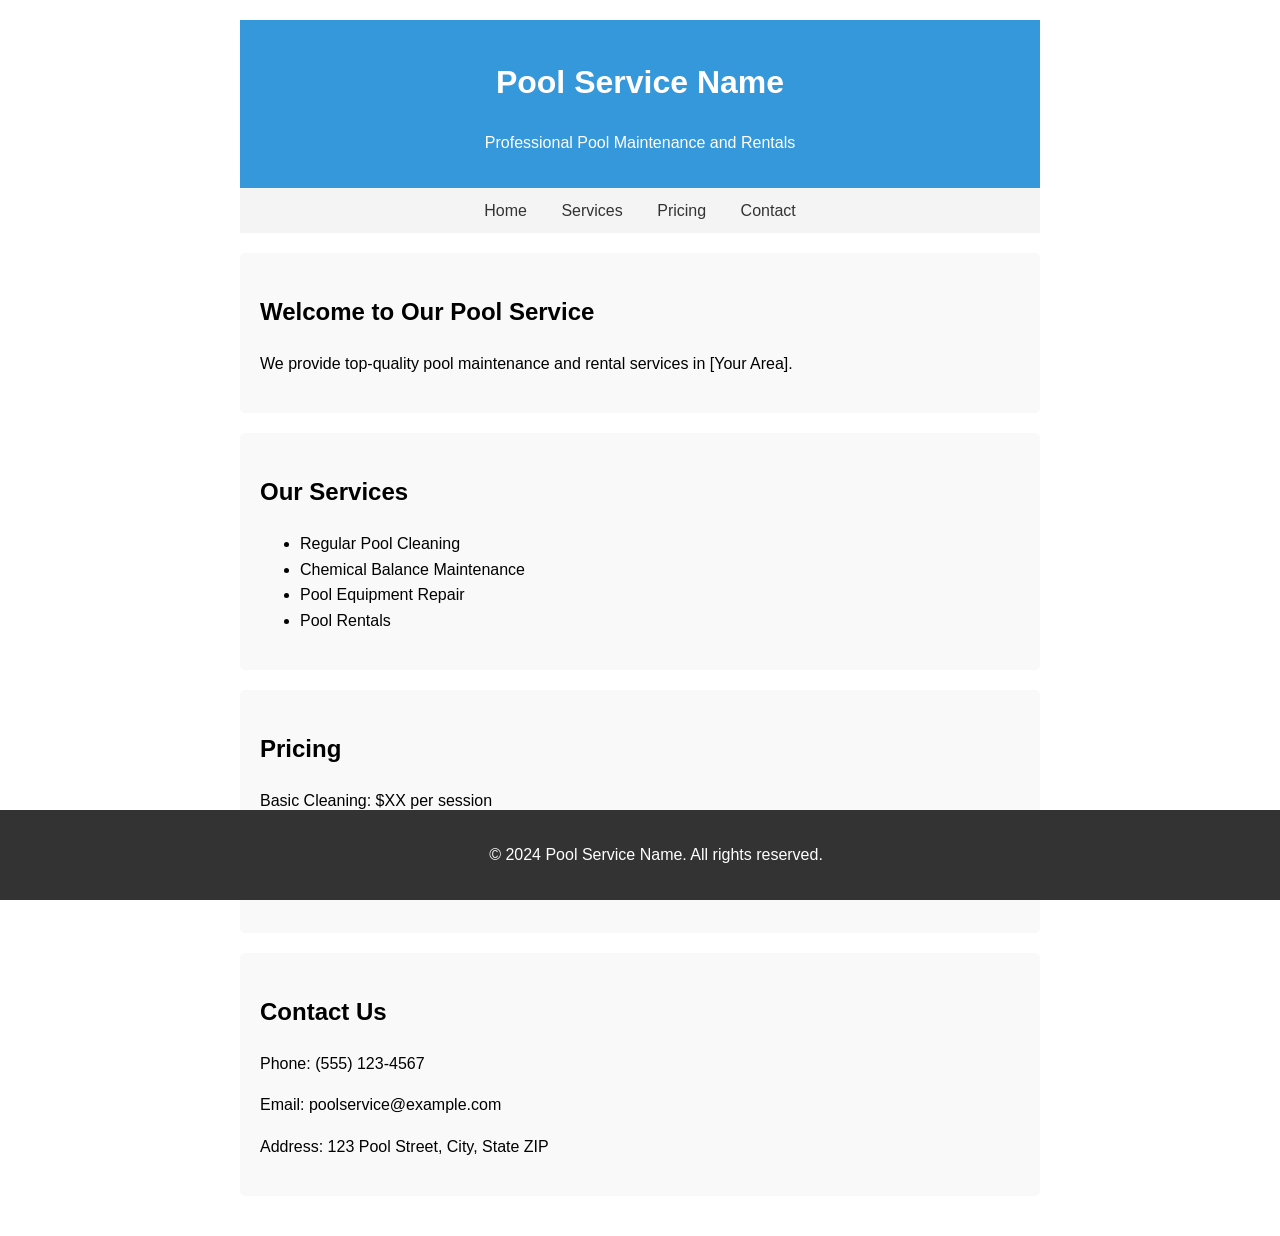
==== Homepage.html @ 829f2ff4 "Add homepage and related styles for pool service website" ====
<!DOCTYPE html>
<html lang="en">
<head>
    <meta charset="UTF-8">
    <meta name="viewport" content="width=device-width, initial-scale=1.0">
    <title>Saya Fitness</title>
    <link rel="stylesheet" href="styles.css">
</head>
<body>
    <header>
        <h1>Pool Service Name</h1>
        <p>Professional Pool Maintenance and Rentals</p>
    </header>

    <nav>
        <a href="#home">Home</a>
        <a href="#services">Services</a>
        <a href="#pricing">Pricing</a>
        <a href="#contact">Contact</a>
    </nav>

    <main>
        <section id="home" class="section">
            <h2>Welcome to Our Pool Service</h2>
            <p>We provide top-quality pool maintenance and rental services in [Your Area].</p>
        </section>

        <section id="services" class="section">
            <h2>Our Services</h2>
            <ul>
                <li>Regular Pool Cleaning</li>
                <li>Chemical Balance Maintenance</li>
                <li>Pool Equipment Repair</li>
                <li>Pool Rentals</li>
            </ul>
        </section>

        <section id="pricing" class="section">
            <h2>Pricing</h2>
            <p>Basic Cleaning: $XX per session</p>
            <p>Full Maintenance Package: $XX per month</p>
            <p>Pool Rental: $XX per hour</p>
        </section>

        <section id="contact" class="section">
            <h2>Contact Us</h2>
            <p>Phone: (555) 123-4567</p>
            <p>Email: poolservice@example.com</p>
            <p>Address: 123 Pool Street, City, State ZIP</p>
        </section>
    </main>

    <footer>
        <p>&copy; 2024 Pool Service Name. All rights reserved.</p>
    </footer>

    <script src="script.js"></script>
</body>
</html>
---- styles.css ----
body {
    font-family: Arial, sans-serif;
    line-height: 1.6;
    margin: 0;
    padding: 0;
    max-width: 800px;
    margin: 0 auto;
    padding: 20px;
}
header {
    background-color: #3498db;
    color: white;
    text-align: center;
    padding: 1rem;
}
nav {
    background-color: #f4f4f4;
    padding: 10px;
    text-align: center;
}
nav a {
    color: #333;
    text-decoration: none;
    margin: 0 15px;
}
.section {
    margin: 20px 0;
    padding: 20px;
    background-color: #f9f9f9;
    border-radius: 5px;
}
footer {
    background-color: #333;
    color: white;
    text-align: center;
    padding: 1rem;
    position: fixed;
    bottom: 0;
    width: 100%;
    left: 0;
}
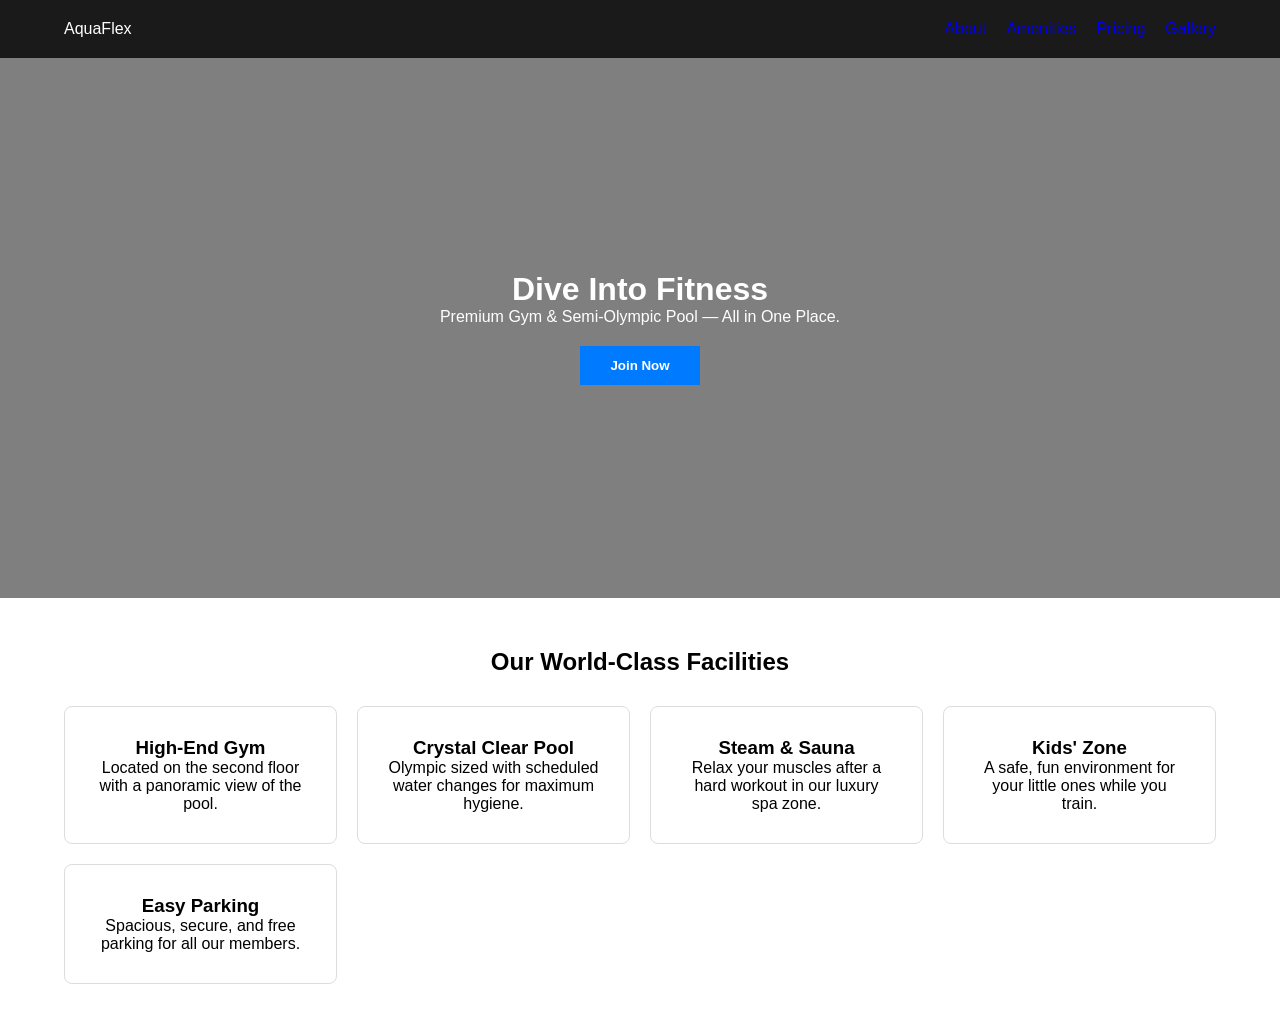
==== commit 3e99ef23: "first major change" ====
--- a/Homepage.html
+++ b/Homepage.html
@@ -3,57 +3,52 @@
 <head>
     <meta charset="UTF-8">
     <meta name="viewport" content="width=device-width, initial-scale=1.0">
-    <title>Saya Fitness</title>
+    <title>Saya Woman's Fitness and Swimming Pool</title>
     <link rel="stylesheet" href="styles.css">
 </head>
 <body>
-    <header>
-        <h1>Pool Service Name</h1>
-        <p>Professional Pool Maintenance and Rentals</p>
+
+    <nav>
+        <div class="logo">AquaFlex</div>
+        <ul>
+            <li><a href="#about">About</a></li>
+            <li><a href="#amenities">Amenities</a></li>
+            <li><a href="#pricing">Pricing</a></li>
+            <li><a href="#gallery">Gallery</a></li>
+        </ul>
+    </nav>
+
+    <header class="hero">
+        <h1>Dive Into Fitness</h1>
+        <p>Premium Gym & Semi-Olympic Pool — All in One Place.</p>
+        <button class="cta-btn">Join Now</button>
     </header>
 
-    <nav>
-        <a href="#home">Home</a>
-        <a href="#services">Services</a>
-        <a href="#pricing">Pricing</a>
-        <a href="#contact">Contact</a>
-    </nav>
+    <section id="amenities">
+        <h2>Our World-Class Facilities</h2>
+        <div class="grid-container">
+            <div class="card">
+                <h3>High-End Gym</h3>
+                <p>Located on the second floor with a panoramic view of the pool.</p>
+            </div>
+            <div class="card">
+                <h3>Crystal Clear Pool</h3>
+                <p>Olympic sized with scheduled water changes for maximum hygiene.</p>
+            </div>
+            <div class="card">
+                <h3>Steam & Sauna</h3>
+                <p>Relax your muscles after a hard workout in our luxury spa zone.</p>
+            </div>
+            <div class="card">
+                <h3>Kids' Zone</h3>
+                <p>A safe, fun environment for your little ones while you train.</p>
+            </div>
+            <div class="card">
+                <h3>Easy Parking</h3>
+                <p>Spacious, secure, and free parking for all our members.</p>
+            </div>
+        </div>
+    </section>
 
-    <main>
-        <section id="home" class="section">
-            <h2>Welcome to Our Pool Service</h2>
-            <p>We provide top-quality pool maintenance and rental services in [Your Area].</p>
-        </section>
-
-        <section id="services" class="section">
-            <h2>Our Services</h2>
-            <ul>
-                <li>Regular Pool Cleaning</li>
-                <li>Chemical Balance Maintenance</li>
-                <li>Pool Equipment Repair</li>
-                <li>Pool Rentals</li>
-            </ul>
-        </section>
-
-        <section id="pricing" class="section">
-            <h2>Pricing</h2>
-            <p>Basic Cleaning: $XX per session</p>
-            <p>Full Maintenance Package: $XX per month</p>
-            <p>Pool Rental: $XX per hour</p>
-        </section>
-
-        <section id="contact" class="section">
-            <h2>Contact Us</h2>
-            <p>Phone: (555) 123-4567</p>
-            <p>Email: poolservice@example.com</p>
-            <p>Address: 123 Pool Street, City, State ZIP</p>
-        </section>
-    </main>
-
-    <footer>
-        <p>&copy; 2024 Pool Service Name. All rights reserved.</p>
-    </footer>
-
-    <script src="script.js"></script>
 </body>
 </html>
--- a/styles.css
+++ b/styles.css
@@ -1,41 +1,75 @@
-body {
-    font-family: Arial, sans-serif;
-    line-height: 1.6;
+/* Basic Reset */
+* {
     margin: 0;
     padding: 0;
-    max-width: 800px;
-    margin: 0 auto;
-    padding: 20px;
+    box-sizing: border-box;
+    font-family: 'Segoe UI', sans-serif;
 }
-header {
-    background-color: #3498db;
+
+/* Navigation */
+nav {
+    display: flex;
+    justify-content: space-between;
+    padding: 20px 5%;
+    background: #1a1a1a;
     color: white;
-    text-align: center;
-    padding: 1rem;
+    position: sticky;
+    top: 0;
+    z-index: 100;
 }
-nav {
-    background-color: #f4f4f4;
-    padding: 10px;
+
+nav ul {
+    display: flex;
+    list-style: none;
+}
+
+nav ul li {
+    margin-left: 20px;
+}
+
+/* Hero Section */
+.hero {
+    height: 60vh;
+    background: linear-gradient(rgba(0,0,0,0.5), rgba(0,0,0,0.5)), url('https://images.unsplash.com/photo-1534438327276-14e5300c3a48') center/cover;
+    color: white;
+    display: flex;
+    flex-direction: column;
+    justify-content: center;
+    align-items: center;
     text-align: center;
 }
-nav a {
-    color: #333;
-    text-decoration: none;
-    margin: 0 15px;
+
+.cta-btn {
+    margin-top: 20px;
+    padding: 12px 30px;
+    background: #007bff;
+    color: white;
+    border: none;
+    cursor: pointer;
+    font-weight: bold;
 }
-.section {
-    margin: 20px 0;
-    padding: 20px;
-    background-color: #f9f9f9;
-    border-radius: 5px;
+
+/* Amenities Grid */
+#amenities {
+    padding: 50px 5%;
+    text-align: center;
 }
-footer {
-    background-color: #333;
-    color: white;
-    text-align: center;
-    padding: 1rem;
-    position: fixed;
-    bottom: 0;
-    width: 100%;
-    left: 0;
+
+.grid-container {
+    display: grid;
+    grid-template-columns: repeat(auto-fit, minmax(250px, 1fr));
+    gap: 20px;
+    margin-top: 30px;
 }
+
+.card {
+    padding: 30px;
+    border: 1px solid #ddd;
+    border-radius: 8px;
+    transition: transform 0.3s;
+}
+
+.card:hover {
+    transform: translateY(-5px);
+    box-shadow: 0 10px 20px rgba(0,0,0,0.1);
+}
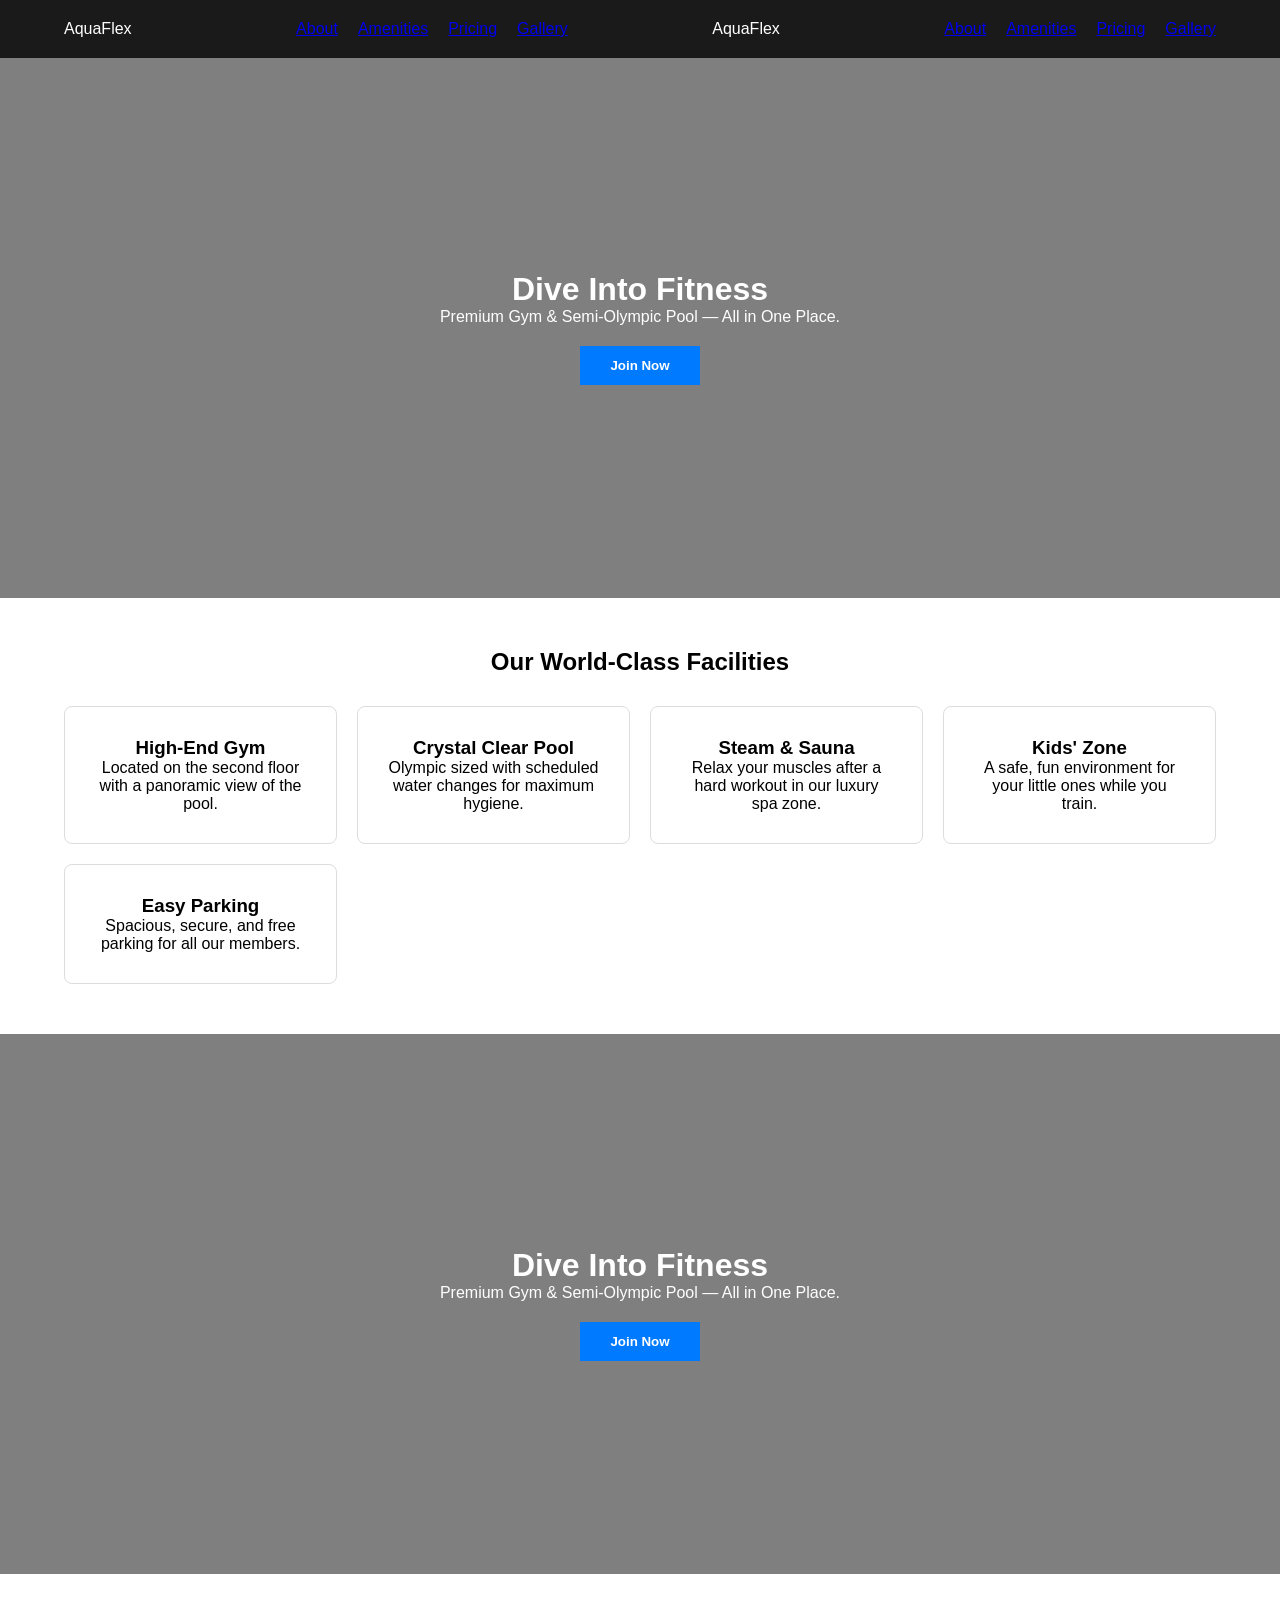
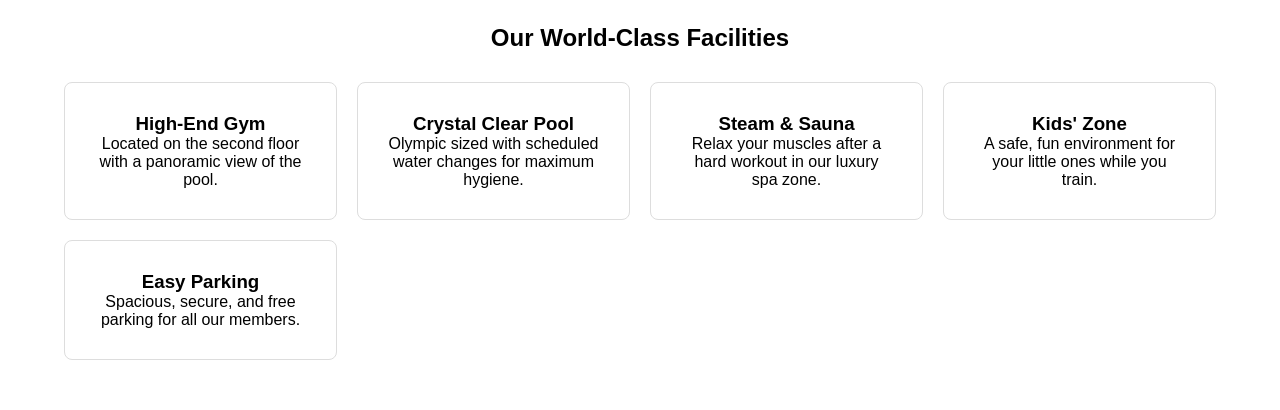
==== commit 834826a0: "Merge branch 'main' of https://github.com/DanaSarwar/fitness-service-website" ====
--- a/Homepage.html
+++ b/Homepage.html
@@ -9,6 +9,13 @@
 <body>
 
     <nav>
+        <div class="logo">AquaFlex</div>
+        <ul>
+            <li><a href="#about">About</a></li>
+            <li><a href="#amenities">Amenities</a></li>
+            <li><a href="#pricing">Pricing</a></li>
+            <li><a href="#gallery">Gallery</a></li>
+        </ul>
         <div class="logo">AquaFlex</div>
         <ul>
             <li><a href="#about">About</a></li>
@@ -49,6 +56,37 @@
             </div>
         </div>
     </section>
+    <header class="hero">
+        <h1>Dive Into Fitness</h1>
+        <p>Premium Gym & Semi-Olympic Pool — All in One Place.</p>
+        <button class="cta-btn">Join Now</button>
+    </header>
+
+    <section id="amenities">
+        <h2>Our World-Class Facilities</h2>
+        <div class="grid-container">
+            <div class="card">
+                <h3>High-End Gym</h3>
+                <p>Located on the second floor with a panoramic view of the pool.</p>
+            </div>
+            <div class="card">
+                <h3>Crystal Clear Pool</h3>
+                <p>Olympic sized with scheduled water changes for maximum hygiene.</p>
+            </div>
+            <div class="card">
+                <h3>Steam & Sauna</h3>
+                <p>Relax your muscles after a hard workout in our luxury spa zone.</p>
+            </div>
+            <div class="card">
+                <h3>Kids' Zone</h3>
+                <p>A safe, fun environment for your little ones while you train.</p>
+            </div>
+            <div class="card">
+                <h3>Easy Parking</h3>
+                <p>Spacious, secure, and free parking for all our members.</p>
+            </div>
+        </div>
+    </section>
 
 </body>
 </html>
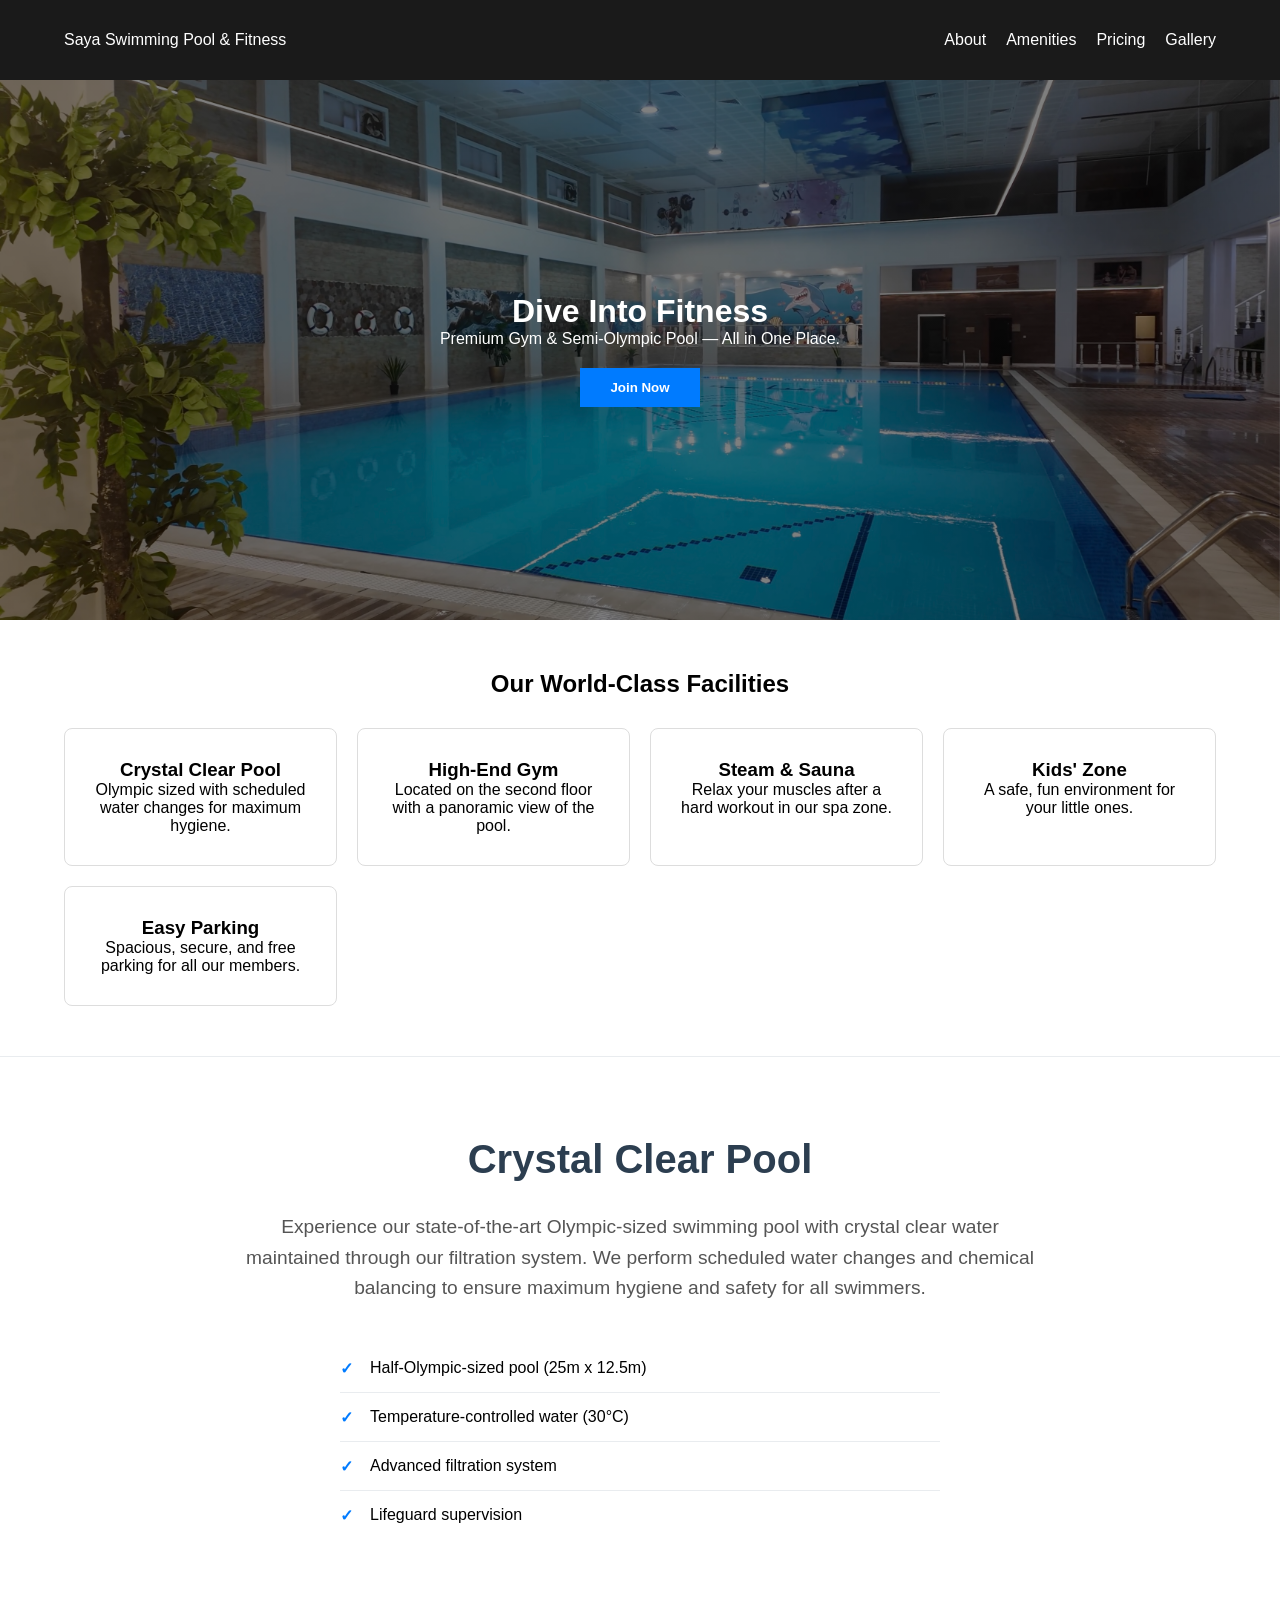
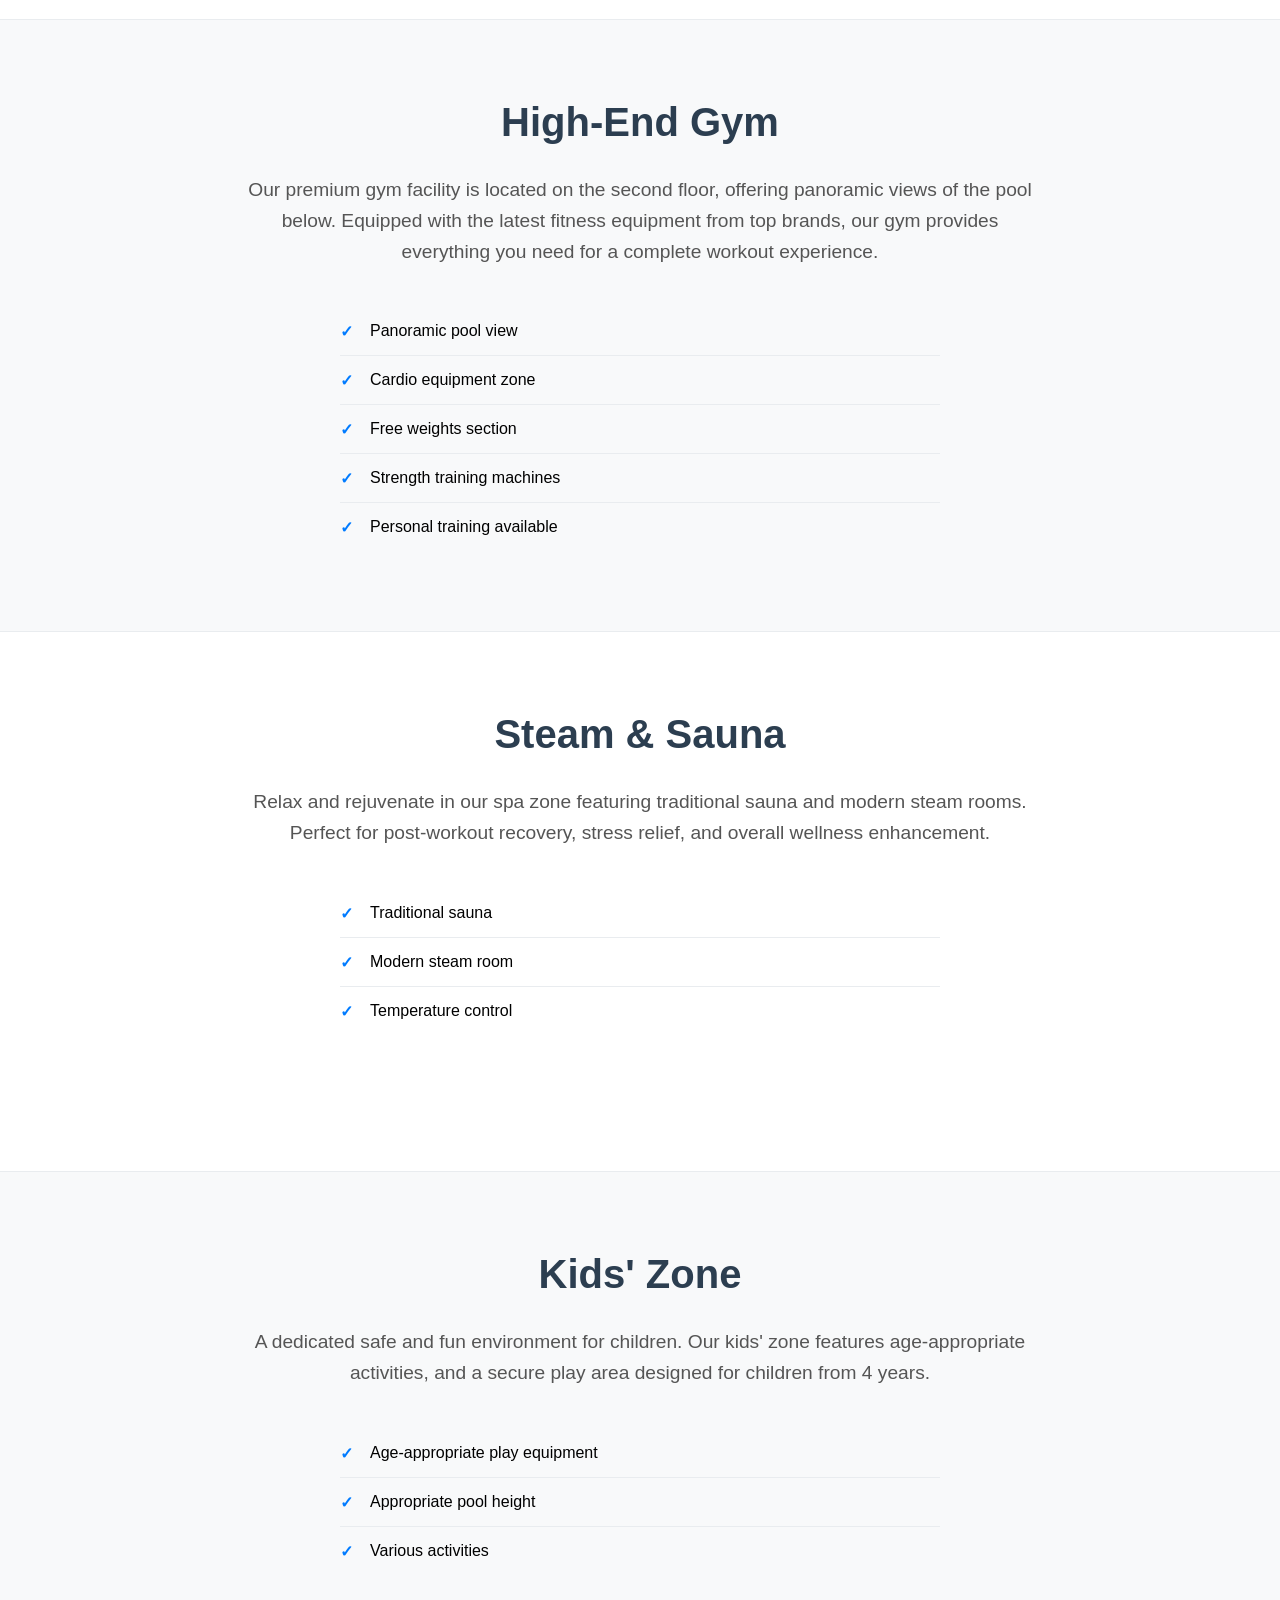
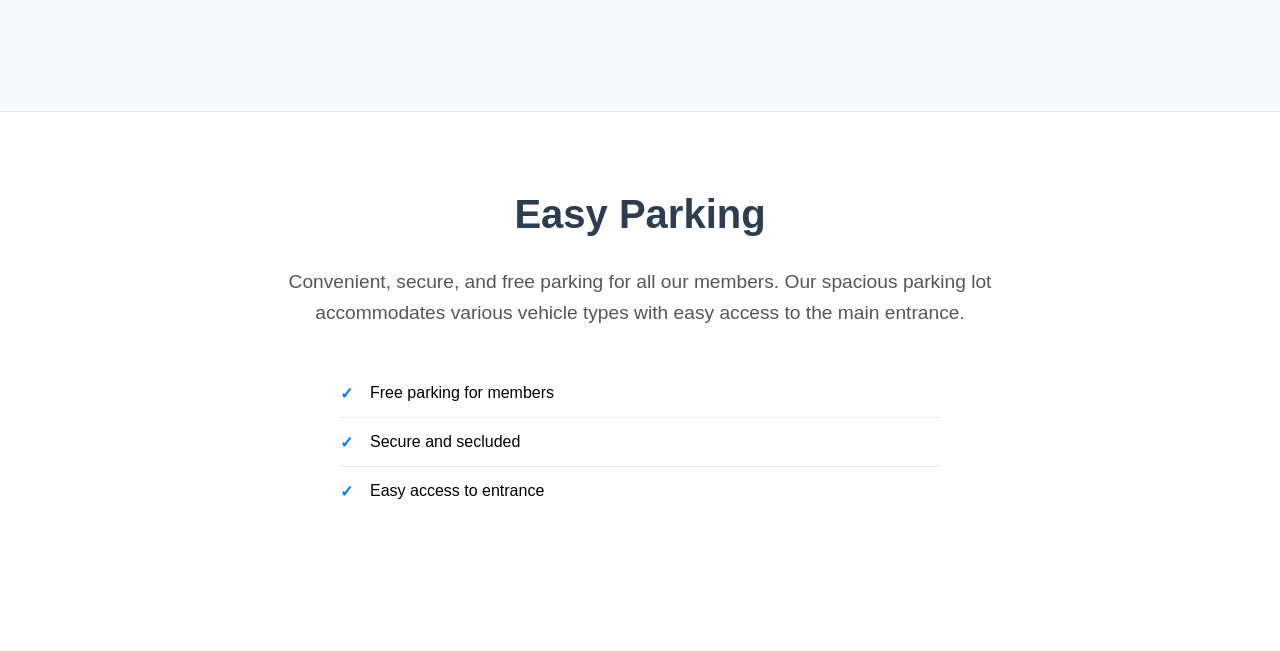
==== commit 777e16f7: "Major changes and overhaul with clear visible upcoming goals." ====
--- a/Homepage.html
+++ b/Homepage.html
@@ -3,20 +3,13 @@
 <head>
     <meta charset="UTF-8">
     <meta name="viewport" content="width=device-width, initial-scale=1.0">
-    <title>Saya Woman's Fitness and Swimming Pool</title>
+    <title>Saya Swimming Pool & Fitness</title>
     <link rel="stylesheet" href="styles.css">
 </head>
 <body>
 
     <nav>
-        <div class="logo">AquaFlex</div>
-        <ul>
-            <li><a href="#about">About</a></li>
-            <li><a href="#amenities">Amenities</a></li>
-            <li><a href="#pricing">Pricing</a></li>
-            <li><a href="#gallery">Gallery</a></li>
-        </ul>
-        <div class="logo">AquaFlex</div>
+        <div class="logo">Saya Swimming Pool & Fitness</div>
         <ul>
             <li><a href="#about">About</a></li>
             <li><a href="#amenities">Amenities</a></li>
@@ -34,59 +27,103 @@
     <section id="amenities">
         <h2>Our World-Class Facilities</h2>
         <div class="grid-container">
-            <div class="card">
+            <div class="card" id="pool-section">
+                <h3>Crystal Clear Pool</h3>
+                <p>Olympic sized with scheduled water changes for maximum hygiene.</p>
+            </div>
+            <div class="card" id="gym-section">
                 <h3>High-End Gym</h3>
                 <p>Located on the second floor with a panoramic view of the pool.</p>
             </div>
-            <div class="card">
-                <h3>Crystal Clear Pool</h3>
-                <p>Olympic sized with scheduled water changes for maximum hygiene.</p>
+            <div class="card" id="spa-section">
+                <h3>Steam & Sauna</h3>
+                <p>Relax your muscles after a hard workout in our spa zone.</p>
             </div>
-            <div class="card">
-                <h3>Steam & Sauna</h3>
-                <p>Relax your muscles after a hard workout in our luxury spa zone.</p>
+            <div class="card" id="kids-section">
+                <h3>Kids' Zone</h3>
+                <p>A safe, fun environment for your little ones.</p>
             </div>
-            <div class="card">
-                <h3>Kids' Zone</h3>
-                <p>A safe, fun environment for your little ones while you train.</p>
-            </div>
-            <div class="card">
-                <h3>Easy Parking</h3>
-                <p>Spacious, secure, and free parking for all our members.</p>
-            </div>
-        </div>
-    </section>
-    <header class="hero">
-        <h1>Dive Into Fitness</h1>
-        <p>Premium Gym & Semi-Olympic Pool — All in One Place.</p>
-        <button class="cta-btn">Join Now</button>
-    </header>
-
-    <section id="amenities">
-        <h2>Our World-Class Facilities</h2>
-        <div class="grid-container">
-            <div class="card">
-                <h3>High-End Gym</h3>
-                <p>Located on the second floor with a panoramic view of the pool.</p>
-            </div>
-            <div class="card">
-                <h3>Crystal Clear Pool</h3>
-                <p>Olympic sized with scheduled water changes for maximum hygiene.</p>
-            </div>
-            <div class="card">
-                <h3>Steam & Sauna</h3>
-                <p>Relax your muscles after a hard workout in our luxury spa zone.</p>
-            </div>
-            <div class="card">
-                <h3>Kids' Zone</h3>
-                <p>A safe, fun environment for your little ones while you train.</p>
-            </div>
-            <div class="card">
+            <div class="card" id="parking-section">
                 <h3>Easy Parking</h3>
                 <p>Spacious, secure, and free parking for all our members.</p>
             </div>
         </div>
     </section>
 
+    <!-- Detailed sections for each amenity -->
+    <section class="amenity-detail" id="pool-detail">
+        <div class="detail-content">
+            <h2>Crystal Clear Pool</h2>
+            <p>Experience our state-of-the-art Olympic-sized swimming pool with crystal clear water maintained through our filtration system. We perform scheduled water changes and chemical balancing to ensure maximum hygiene and safety for all swimmers.</p>
+            <div class="detail-features">
+                <ul>
+                    <li>Half-Olympic-sized pool (25m x 12.5m)</li>
+                    <li>Temperature-controlled water (30°C)</li>
+                    <li>Advanced filtration system</li>
+                    <li>Lifeguard supervision</li>
+                </ul>
+            </div>
+        </div>
+    </section>
+
+    <section class="amenity-detail" id="gym-detail">
+        <div class="detail-content">
+            <h2>High-End Gym</h2>
+            <p>Our premium gym facility is located on the second floor, offering panoramic views of the pool below. Equipped with the latest fitness equipment from top brands, our gym provides everything you need for a complete workout experience.</p>
+            <div class="detail-features">
+                <ul>
+                    <li>Panoramic pool view</li>
+                    <li>Cardio equipment zone</li>
+                    <li>Free weights section</li>
+                    <li>Strength training machines</li>
+                    <li>Personal training available</li>
+                </ul>
+            </div>
+        </div>
+    </section>
+
+    <section class="amenity-detail" id="spa-detail">
+        <div class="detail-content">
+            <h2>Steam & Sauna</h2>
+            <p>Relax and rejuvenate in our spa zone featuring traditional sauna and modern steam rooms. Perfect for post-workout recovery, stress relief, and overall wellness enhancement.</p>
+            <div class="detail-features">
+                <ul>
+                    <li>Traditional sauna</li>
+                    <li>Modern steam room</li>
+                    <li>Temperature control</li>
+                </ul>
+            </div>
+        </div>
+    </section>
+
+    <section class="amenity-detail" id="kids-detail">
+        <div class="detail-content">
+            <h2>Kids' Zone</h2>
+            <p>A dedicated safe and fun environment for children. Our kids' zone features age-appropriate activities, and a secure play area designed for children from 4 years.</p>
+            <div class="detail-features">
+                <ul>
+                    <li>Age-appropriate play equipment</li>
+                    <li>Appropriate pool height</li>
+                    <li>Various activities</li>
+                </ul>
+            </div>
+        </div>
+    </section>
+
+    <section class="amenity-detail" id="parking-detail">
+        <div class="detail-content">
+            <h2>Easy Parking</h2>
+            <p>Convenient, secure, and free parking for all our members. Our spacious parking lot accommodates various vehicle types with easy access to the main entrance.</p>
+            <div class="detail-features">
+                <ul>
+                    <li>Free parking for members</li>
+                    <li>Secure and secluded</li>
+                    <li>Easy access to entrance</li>
+                </ul>
+            </div>
+        </div>
+    </section>
+
+    <script src="script.js"></script>
 </body>
 </html>
--- a/styles.css
+++ b/styles.css
@@ -10,12 +10,14 @@
 nav {
     display: flex;
     justify-content: space-between;
-    padding: 20px 5%;
+    padding: 30px 5%; /* Increased padding for thicker navbar */
     background: #1a1a1a;
     color: white;
     position: sticky;
     top: 0;
     z-index: 100;
+    height: 80px; /* Explicit height for thicker navbar */
+    align-items: center;
 }
 
 nav ul {
@@ -27,10 +29,21 @@
     margin-left: 20px;
 }
 
+nav a {
+    color: white;
+    text-decoration: none;
+    font-weight: 500;
+    transition: color 0.3s;
+}
+
+nav a:hover {
+    color: #007bff;
+}
+
 /* Hero Section */
 .hero {
     height: 60vh;
-    background: linear-gradient(rgba(0,0,0,0.5), rgba(0,0,0,0.5)), url('https://images.unsplash.com/photo-1534438327276-14e5300c3a48') center/cover;
+    background: linear-gradient(rgba(0,0,0,0.5), rgba(0,0,0,0.5)), url('fitness-images/Screenshot 2026-05-08 at 12.25.58.jpg') center/cover;
     color: white;
     display: flex;
     flex-direction: column;
@@ -66,10 +79,96 @@
     padding: 30px;
     border: 1px solid #ddd;
     border-radius: 8px;
-    transition: transform 0.3s;
+    transition: transform 0.3s, box-shadow 0.3s;
+    cursor: pointer; /* Makes cards appear clickable */
 }
 
 .card:hover {
     transform: translateY(-5px);
     box-shadow: 0 10px 20px rgba(0,0,0,0.1);
+}
+
+/* Amenity Detail Sections */
+.amenity-detail {
+    min-height: 60vh;
+    padding: 80px 5%;
+    background: #f8f9fa;
+    border-top: 1px solid #e9ecef;
+}
+
+.amenity-detail:nth-child(even) {
+    background: #ffffff;
+}
+
+.detail-content {
+    max-width: 1200px;
+    margin: 0 auto;
+    text-align: center;
+}
+
+.detail-content h2 {
+    color: #2c3e50;
+    margin-bottom: 30px;
+    font-size: 2.5em;
+}
+
+.detail-content p {
+    font-size: 1.2em;
+    line-height: 1.6;
+    color: #555;
+    margin-bottom: 40px;
+    max-width: 800px;
+    margin-left: auto;
+    margin-right: auto;
+}
+
+.detail-features {
+    text-align: left;
+    max-width: 600px;
+    margin: 0 auto;
+}
+
+.detail-features ul {
+    list-style: none;
+    padding: 0;
+}
+
+.detail-features li {
+    padding: 15px 0;
+    border-bottom: 1px solid #e9ecef;
+    position: relative;
+    padding-left: 30px;
+}
+
+.detail-features li:before {
+    content: "✓";
+    color: #007bff;
+    font-weight: bold;
+    position: absolute;
+    left: 0;
+}
+
+.detail-features li:last-child {
+    border-bottom: none;
+}
+
+/* Responsive Design */
+@media (max-width: 768px) {
+    nav {
+        flex-direction: column;
+        height: auto;
+        padding: 20px 5%;
+    }
+
+    nav ul {
+        margin-top: 15px;
+    }
+
+    .detail-content h2 {
+        font-size: 2em;
+    }
+
+    .grid-container {
+        grid-template-columns: 1fr;
+    }
 }
